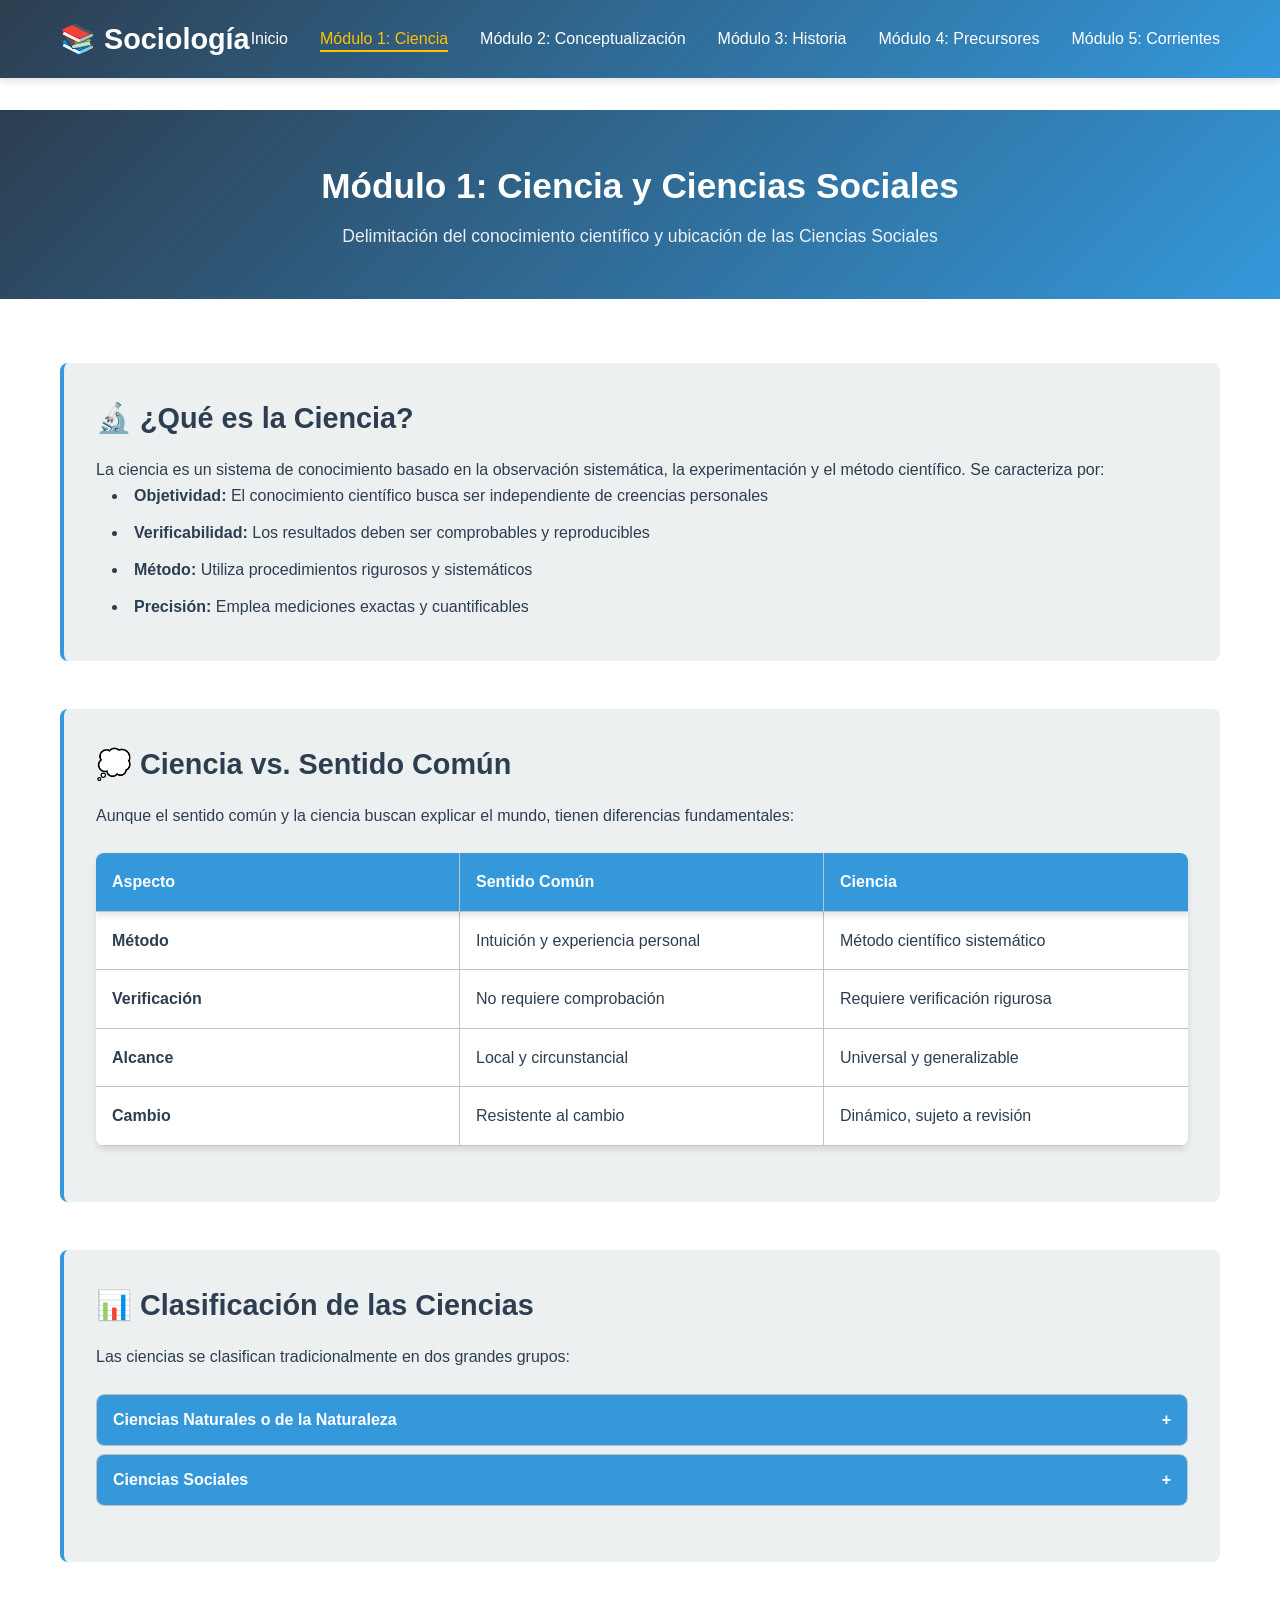
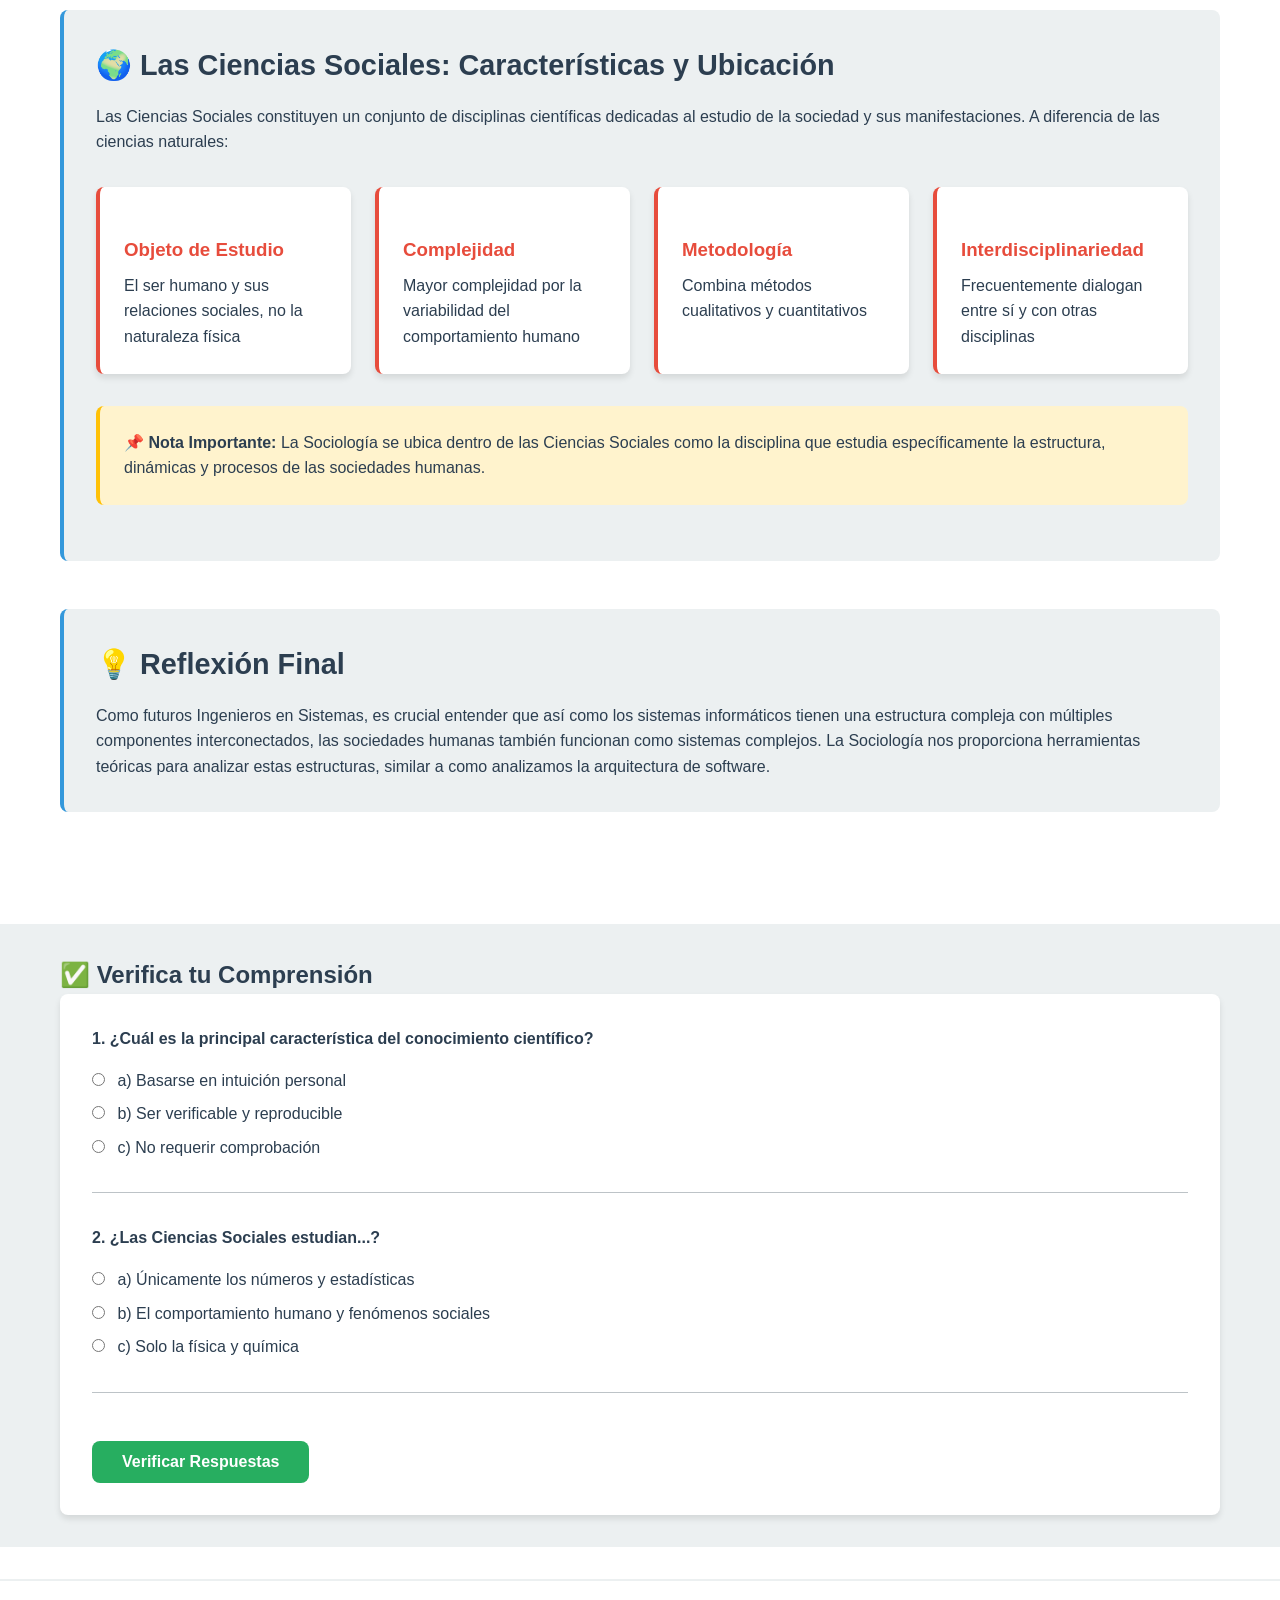
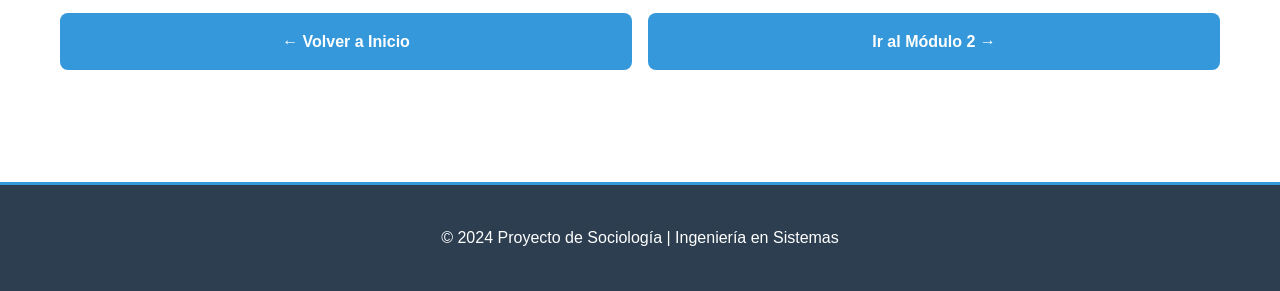
==== modulo1.html @ 6dfcecbf "Primer commit" ====
<!DOCTYPE html>
<html lang="es">
<head>
    <meta charset="UTF-8">
    <meta name="viewport" content="width=device-width, initial-scale=1.0">
    <title>Módulo 1: Ciencia y Ciencias Sociales | Sociología</title>
    <link rel="stylesheet" href="styles.css">
</head>
<body>
    <!-- Header y Navegación -->
    <header class="header">
        <nav class="navbar">
            <div class="nav-container">
                <div class="logo">
                    <h1>📚 Sociología</h1>
                </div>
                <button class="menu-toggle" id="menuToggle">☰</button>
                <ul class="nav-menu" id="navMenu">
                    <li><a href="index.html">Inicio</a></li>
                    <li><a href="modulo1.html" class="active">Módulo 1: Ciencia</a></li>
                    <li><a href="modulo2.html">Módulo 2: Conceptualización</a></li>
                    <li><a href="modulo3.html">Módulo 3: Historia</a></li>
                    <li><a href="modulo4.html">Módulo 4: Precursores</a></li>
                    <li><a href="modulo5.html">Módulo 5: Corrientes</a></li>
                </ul>
            </div>
        </nav>
    </header>

    <main class="main-content">
        <!-- Module Header -->
        <section class="module-header">
            <div class="container">
                <h1>Módulo 1: Ciencia y Ciencias Sociales</h1>
                <p class="module-subtitle">Delimitación del conocimiento científico y ubicación de las Ciencias Sociales</p>
            </div>
        </section>

        <!-- Content Sections -->
        <section class="module-content">
            <div class="container">
                <!-- Sección 1 -->
                <article class="content-section">
                    <h2>🔬 ¿Qué es la Ciencia?</h2>
                    <p>
                        La ciencia es un sistema de conocimiento basado en la observación sistemática, la experimentación y 
                        el método científico. Se caracteriza por:
                    </p>
                    <ul class="content-list">
                        <li><strong>Objetividad:</strong> El conocimiento científico busca ser independiente de creencias personales</li>
                        <li><strong>Verificabilidad:</strong> Los resultados deben ser comprobables y reproducibles</li>
                        <li><strong>Método:</strong> Utiliza procedimientos rigurosos y sistemáticos</li>
                        <li><strong>Precisión:</strong> Emplea mediciones exactas y cuantificables</li>
                    </ul>
                </article>

                <!-- Sección 2 -->
                <article class="content-section">
                    <h2>💭 Ciencia vs. Sentido Común</h2>
                    <p>Aunque el sentido común y la ciencia buscan explicar el mundo, tienen diferencias fundamentales:</p>
                    
                    <div class="comparison-table">
                        <div class="comparison-row header">
                            <div class="comparison-cell">Aspecto</div>
                            <div class="comparison-cell">Sentido Común</div>
                            <div class="comparison-cell">Ciencia</div>
                        </div>
                        <div class="comparison-row">
                            <div class="comparison-cell"><strong>Método</strong></div>
                            <div class="comparison-cell">Intuición y experiencia personal</div>
                            <div class="comparison-cell">Método científico sistemático</div>
                        </div>
                        <div class="comparison-row">
                            <div class="comparison-cell"><strong>Verificación</strong></div>
                            <div class="comparison-cell">No requiere comprobación</div>
                            <div class="comparison-cell">Requiere verificación rigurosa</div>
                        </div>
                        <div class="comparison-row">
                            <div class="comparison-cell"><strong>Alcance</strong></div>
                            <div class="comparison-cell">Local y circunstancial</div>
                            <div class="comparison-cell">Universal y generalizable</div>
                        </div>
                        <div class="comparison-row">
                            <div class="comparison-cell"><strong>Cambio</strong></div>
                            <div class="comparison-cell">Resistente al cambio</div>
                            <div class="comparison-cell">Dinámico, sujeto a revisión</div>
                        </div>
                    </div>
                </article>

                <!-- Sección 3 -->
                <article class="content-section">
                    <h2>📊 Clasificación de las Ciencias</h2>
                    <p>Las ciencias se clasifican tradicionalmente en dos grandes grupos:</p>
                    
                    <div class="accordion" id="accordion1">
                        <div class="accordion-item">
                            <button class="accordion-button" data-target="panel1">
                                <span>Ciencias Naturales o de la Naturaleza</span>
                                <span class="toggle-icon">+</span>
                            </button>
                            <div id="panel1" class="accordion-content" style="display: none;">
                                <div class="accordion-body">
                                    <p>Estudian los fenómenos de la naturaleza. Ejemplos:</p>
                                    <ul>
                                        <li><strong>Física:</strong> Movimiento, energía, materia</li>
                                        <li><strong>Química:</strong> Composición de sustancias</li>
                                        <li><strong>Biología:</strong> Organismos vivos y procesos vitales</li>
                                        <li><strong>Astronomía:</strong> Cuerpos celestes</li>
                                    </ul>
                                </div>
                            </div>
                        </div>

                        <div class="accordion-item">
                            <button class="accordion-button" data-target="panel2">
                                <span>Ciencias Sociales</span>
                                <span class="toggle-icon">+</span>
                            </button>
                            <div id="panel2" class="accordion-content" style="display: none;">
                                <div class="accordion-body">
                                    <p>Estudian los fenómenos sociales y comportamiento humano. Ejemplos:</p>
                                    <ul>
                                        <li><strong>Sociología:</strong> Estructura y funcionamiento de sociedades</li>
                                        <li><strong>Antropología:</strong> Culturas y desarrollo humano</li>
                                        <li><strong>Economía:</strong> Producción, distribución de recursos</li>
                                        <li><strong>Psicología:</strong> Comportamiento y procesos mentales</li>
                                        <li><strong>Ciencia Política:</strong> Poder y sistemas políticos</li>
                                        <li><strong>Historia:</strong> Eventos y procesos del pasado</li>
                                    </ul>
                                </div>
                            </div>
                        </div>
                    </div>
                </article>

                <!-- Sección 4 -->
                <article class="content-section">
                    <h2>🌍 Las Ciencias Sociales: Características y Ubicación</h2>
                    <p>
                        Las Ciencias Sociales constituyen un conjunto de disciplinas científicas dedicadas al estudio de la 
                        sociedad y sus manifestaciones. A diferencia de las ciencias naturales:
                    </p>
                    
                    <div class="characteristics">
                        <div class="char-item">
                            <h3>Objeto de Estudio</h3>
                            <p>El ser humano y sus relaciones sociales, no la naturaleza física</p>
                        </div>
                        <div class="char-item">
                            <h3>Complejidad</h3>
                            <p>Mayor complejidad por la variabilidad del comportamiento humano</p>
                        </div>
                        <div class="char-item">
                            <h3>Metodología</h3>
                            <p>Combina métodos cualitativos y cuantitativos</p>
                        </div>
                        <div class="char-item">
                            <h3>Interdisciplinariedad</h3>
                            <p>Frecuentemente dialogan entre sí y con otras disciplinas</p>
                        </div>
                    </div>

                    <div class="note">
                        <strong>📌 Nota Importante:</strong> La Sociología se ubica dentro de las Ciencias Sociales como 
                        la disciplina que estudia específicamente la estructura, dinámicas y procesos de las sociedades humanas.
                    </div>
                </article>

                <!-- Sección 5: Reflexión -->
                <article class="content-section">
                    <h2>💡 Reflexión Final</h2>
                    <p>
                        Como futuros Ingenieros en Sistemas, es crucial entender que así como los sistemas informáticos 
                        tienen una estructura compleja con múltiples componentes interconectados, las sociedades humanas también 
                        funcionan como sistemas complejos. La Sociología nos proporciona herramientas teóricas para analizar 
                        estas estructuras, similar a como analizamos la arquitectura de software.
                    </p>
                </article>
            </div>
        </section>

        <!-- Actividad Interactiva -->
        <section class="interactive-section">
            <div class="container">
                <h2>✅ Verifica tu Comprensión</h2>
                <div class="quiz">
                    <div class="quiz-question">
                        <p><strong>1. ¿Cuál es la principal característica del conocimiento científico?</strong></p>
                        <label><input type="radio" name="q1"> a) Basarse en intuición personal</label>
                        <label><input type="radio" name="q1"> b) Ser verificable y reproducible</label>
                        <label><input type="radio" name="q1"> c) No requerir comprobación</label>
                    </div>
                    <div class="quiz-question">
                        <p><strong>2. ¿Las Ciencias Sociales estudian...?</strong></p>
                        <label><input type="radio" name="q2"> a) Únicamente los números y estadísticas</label>
                        <label><input type="radio" name="q2"> b) El comportamiento humano y fenómenos sociales</label>
                        <label><input type="radio" name="q2"> c) Solo la física y química</label>
                    </div>
                    <button class="quiz-button" onclick="checkQuiz()">Verificar Respuestas</button>
                    <div id="quizResult"></div>
                </div>
            </div>
        </section>

        <!-- Navigation -->
        <section class="module-navigation">
            <div class="container">
                <div class="nav-buttons">
                    <a href="index.html" class="nav-button prev">← Volver a Inicio</a>
                    <a href="modulo2.html" class="nav-button next">Ir al Módulo 2 →</a>
                </div>
            </div>
        </section>
    </main>

    <!-- Footer -->
    <footer class="footer">
        <div class="footer-content">
            <p>&copy; 2024 Proyecto de Sociología | Ingeniería en Sistemas</p>
        </div>
    </footer>

    <script src="script.js"></script>
</body>
</html>
---- styles.css ----
/* ===========================
   RESET Y VARIABLES GLOBALES
   =========================== */
* {
    margin: 0;
    padding: 0;
    box-sizing: border-box;
}

:root {
    --primary-color: #2c3e50;
    --secondary-color: #3498db;
    --accent-color: #e74c3c;
    --success-color: #27ae60;
    --light-bg: #ecf0f1;
    --white: #ffffff;
    --text-dark: #2c3e50;
    --text-light: #7f8c8d;
    --border-color: #bdc3c7;
    --shadow: 0 4px 6px rgba(0, 0, 0, 0.1);
    --transition: all 0.3s ease;
}

html {
    scroll-behavior: smooth;
}

body {
    font-family: 'Segoe UI', Tahoma, Geneva, Verdana, sans-serif;
    line-height: 1.6;
    color: var(--text-dark);
    background-color: var(--white);
}

/* ===========================
   CONTENEDOR GENERAL
   =========================== */
.container {
    max-width: 1200px;
    margin: 0 auto;
    padding: 0 20px;
}

/* ===========================
   HEADER Y NAVEGACIÓN
   =========================== */
.header {
    background: linear-gradient(135deg, var(--primary-color) 0%, var(--secondary-color) 100%);
    color: var(--white);
    padding: 0;
    box-shadow: var(--shadow);
    position: sticky;
    top: 0;
    z-index: 1000;
}

.navbar {
    padding: 1rem 0;
}

.nav-container {
    max-width: 1200px;
    margin: 0 auto;
    padding: 0 20px;
    display: flex;
    justify-content: space-between;
    align-items: center;
}

.logo h1 {
    font-size: 1.8rem;
    font-weight: bold;
}

.logo .tagline {
    font-size: 0.75rem;
    opacity: 0.8;
    font-weight: normal;
}

.nav-menu {
    display: flex;
    list-style: none;
    gap: 2rem;
    flex-wrap: wrap;
}

.nav-menu a {
    color: var(--white);
    text-decoration: none;
    transition: var(--transition);
    font-weight: 500;
    position: relative;
}

.nav-menu a:hover,
.nav-menu a.active {
    color: #ffc107;
}

.nav-menu a.active::after {
    content: '';
    position: absolute;
    bottom: -5px;
    left: 0;
    right: 0;
    height: 2px;
    background: #ffc107;
}

.menu-toggle {
    display: none;
    background: none;
    border: none;
    color: var(--white);
    font-size: 1.5rem;
    cursor: pointer;
}

/* ===========================
   MAIN CONTENT
   =========================== */
.main-content {
    min-height: 80vh;
    padding: 2rem 0;
}

/* ===========================
   HERO SECTION
   =========================== */
.hero {
    background: linear-gradient(135deg, var(--primary-color) 0%, var(--secondary-color) 100%);
    color: var(--white);
    padding: 4rem 0;
    text-align: center;
    margin-bottom: 3rem;
}

.hero-content h2 {
    font-size: 2.5rem;
    margin-bottom: 1rem;
}

.hero-content p {
    font-size: 1.2rem;
    margin-bottom: 2rem;
    opacity: 0.9;
}

.cta-button {
    display: inline-block;
    background: var(--accent-color);
    color: var(--white);
    padding: 12px 30px;
    border-radius: 50px;
    text-decoration: none;
    font-weight: bold;
    transition: var(--transition);
    border: none;
    cursor: pointer;
}

.cta-button:hover {
    background: #c0392b;
    transform: translateY(-2px);
    box-shadow: var(--shadow);
}

/* ===========================
   SECCIONES DE CONTENIDO
   =========================== */
.module-header {
    background: linear-gradient(135deg, var(--primary-color) 0%, var(--secondary-color) 100%);
    color: var(--white);
    padding: 3rem 0;
    margin-bottom: 2rem;
    text-align: center;
}

.module-header h1 {
    font-size: 2.2rem;
    margin-bottom: 0.5rem;
}

.module-subtitle {
    font-size: 1.1rem;
    opacity: 0.9;
}

.module-content {
    padding: 2rem 0;
}

.content-section {
    margin-bottom: 3rem;
    padding: 2rem;
    background: var(--light-bg);
    border-radius: 8px;
    border-left: 4px solid var(--secondary-color);
}

.content-section h2 {
    color: var(--primary-color);
    margin-bottom: 1rem;
    font-size: 1.8rem;
}

.content-section h3 {
    color: var(--secondary-color);
    margin-top: 1.5rem;
    margin-bottom: 0.5rem;
}

.content-list {
    list-style-position: inside;
    margin-left: 1rem;
}

.content-list li {
    margin-bottom: 0.5rem;
    line-height: 1.8;
}

/* ===========================
   DEFINICIONES Y NOTAS
   =========================== */
.definition-box {
    background: var(--secondary-color);
    color: var(--white);
    padding: 1.5rem;
    border-radius: 8px;
    margin: 1.5rem 0;
    border-left: 4px solid var(--accent-color);
}

.note {
    background: #fff3cd;
    border-left: 4px solid #ffc107;
    padding: 1.5rem;
    border-radius: 8px;
    margin: 1.5rem 0;
    color: var(--text-dark);
}

/* ===========================
   TABLAS COMPARATIVAS
   =========================== */
.comparison-table {
    width: 100%;
    border-collapse: collapse;
    margin: 1.5rem 0;
    background: var(--white);
    border-radius: 8px;
    overflow: hidden;
    box-shadow: var(--shadow);
}

.comparison-row {
    display: grid;
    grid-template-columns: repeat(auto-fit, minmax(150px, 1fr));
    border-bottom: 1px solid var(--border-color);
}

.comparison-row.header {
    background: var(--secondary-color);
    color: var(--white);
    font-weight: bold;
}

.comparison-cell {
    padding: 1rem;
    border-right: 1px solid var(--border-color);
}

.comparison-cell:last-child {
    border-right: none;
}

.comparison-table.large {
    display: table;
    width: 100%;
}

.table-header, .table-row {
    display: grid;
    grid-template-columns: repeat(4, 1fr);
    gap: 1px;
    background: var(--border-color);
    margin-bottom: 1px;
}

.table-header {
    background: var(--secondary-color);
    color: var(--white);
    font-weight: bold;
}

.table-cell {
    background: var(--white);
    padding: 1rem;
}

.table-header .table-cell {
    background: var(--secondary-color);
    color: var(--white);
}

/* ===========================
   ACORDEONES
   =========================== */
.accordion {
    margin: 1.5rem 0;
}

.accordion-item {
    margin-bottom: 0.5rem;
    border: 1px solid var(--border-color);
    border-radius: 8px;
    overflow: hidden;
    background: var(--white);
}

.accordion-button {
    width: 100%;
    padding: 1rem;
    background: var(--secondary-color);
    color: var(--white);
    border: none;
    text-align: left;
    cursor: pointer;
    font-size: 1rem;
    font-weight: bold;
    display: flex;
    justify-content: space-between;
    align-items: center;
    transition: var(--transition);
}

.accordion-button:hover {
    background: #2980b9;
}

.toggle-icon {
    transition: var(--transition);
}

.accordion-button.active .toggle-icon {
    transform: rotate(180deg);
}

.accordion-content {
    max-height: 0;
    overflow: hidden;
    transition: max-height 0.3s ease;
}

.accordion-content.show {
    max-height: 1000px;
}

.accordion-body {
    padding: 1.5rem;
    background: var(--light-bg);
}

/* ===========================
   LÍNEA DE TIEMPO
   =========================== */
.timeline {
    position: relative;
    padding: 2rem 0;
}

.timeline::before {
    content: '';
    position: absolute;
    left: 50%;
    transform: translateX(-50%);
    width: 3px;
    height: 100%;
    background: var(--secondary-color);
}

.timeline-item {
    margin-bottom: 2rem;
    position: relative;
}

.timeline-item:nth-child(odd) {
    margin-left: 0;
    margin-right: 50%;
    text-align: right;
}

.timeline-item:nth-child(even) {
    margin-left: 50%;
    margin-right: 0;
    text-align: left;
}

.timeline-marker {
    position: absolute;
    left: 50%;
    transform: translateX(-50%);
    width: 40px;
    height: 40px;
    background: var(--accent-color);
    border: 3px solid var(--white);
    border-radius: 50%;
    display: flex;
    align-items: center;
    justify-content: center;
    color: var(--white);
    font-weight: bold;
    font-size: 1.2rem;
    z-index: 1;
    top: 20px;
}

.timeline-content {
    background: var(--light-bg);
    padding: 1.5rem;
    border-radius: 8px;
    border: 2px solid var(--secondary-color);
}

.timeline-content h3 {
    color: var(--primary-color);
    margin-bottom: 0.5rem;
}

.timeline-details {
    margin-top: 1rem;
    padding-top: 1rem;
    border-top: 1px solid var(--border-color);
}

/* ===========================
   TARJETAS (CARDS)
   =========================== */
.team-grid, .modules-grid, .fields-grid, .conditions-grid {
    display: grid;
    grid-template-columns: repeat(auto-fit, minmax(250px, 1fr));
    gap: 2rem;
    margin: 2rem 0;
}

.team-member, .module-card, .field-card, .condition-card {
    background: var(--white);
    padding: 1.5rem;
    border-radius: 8px;
    box-shadow: var(--shadow);
    transition: var(--transition);
    text-align: center;
}

.team-member:hover, .module-card:hover, .field-card:hover, .condition-card:hover {
    transform: translateY(-5px);
    box-shadow: 0 8px 12px rgba(0, 0, 0, 0.15);
}

.member-avatar {
    font-size: 3rem;
    margin-bottom: 1rem;
}

.module-number {
    display: inline-block;
    width: 50px;
    height: 50px;
    background: var(--secondary-color);
    color: var(--white);
    border-radius: 50%;
    display: flex;
    align-items: center;
    justify-content: center;
    font-size: 1.5rem;
    font-weight: bold;
    margin-bottom: 1rem;
}

.module-card h3, .field-card h3 {
    color: var(--primary-color);
    margin-bottom: 0.5rem;
}

.module-link {
    display: inline-block;
    color: var(--secondary-color);
    text-decoration: none;
    font-weight: bold;
    margin-top: 1rem;
    transition: var(--transition);
}

.module-link:hover {
    color: var(--accent-color);
}

/* ===========================
   TARJETAS DE PENSADORES
   =========================== */
.thinkers-accordion, .theories-accordion {
    margin: 2rem 0;
}

.thinker-card, .theory-card {
    background: var(--white);
    border: 1px solid var(--border-color);
    border-radius: 8px;
    margin-bottom: 1rem;
    overflow: hidden;
}

.thinker-header, .theory-header {
    width: 100%;
    padding: 1.5rem;
    background: linear-gradient(135deg, var(--secondary-color) 0%, #2980b9 100%);
    color: var(--white);
    border: none;
    text-align: left;
    cursor: pointer;
    font-size: 1rem;
    font-weight: bold;
    display: flex;
    justify-content: space-between;
    align-items: center;
    transition: var(--transition);
}

.thinker-header:hover, .theory-header:hover {
    background: linear-gradient(135deg, #2980b9 0%, var(--secondary-color) 100%);
}

.thinker-header h3, .theory-header h3 {
    margin: 0;
    font-size: 1.1rem;
}

.toggle-arrow {
    transition: var(--transition);
}

.thinker-header.active .toggle-arrow,
.theory-header.active .toggle-arrow {
    transform: rotate(180deg);
}

.thinker-content, .theory-content {
    max-height: 0;
    overflow: hidden;
    transition: max-height 0.3s ease;
}

.thinker-content.show, .theory-content.show {
    max-height: 2000px;
}

.thinker-body, .theory-body {
    padding: 1.5rem;
    background: var(--light-bg);
    line-height: 1.8;
}

.thinker-body p, .theory-body p {
    margin-bottom: 0.5rem;
}

.thinker-body ul, .theory-body ul {
    margin-left: 1.5rem;
    margin-top: 0.5rem;
}

.thinker-body li, .theory-body li {
    margin-bottom: 0.3rem;
}

/* ===========================
   CARACTERÍSTICAS
   =========================== */
.characteristics {
    display: grid;
    grid-template-columns: repeat(auto-fit, minmax(200px, 1fr));
    gap: 1.5rem;
    margin: 2rem 0;
}

.char-item {
    background: var(--white);
    padding: 1.5rem;
    border-radius: 8px;
    border-left: 4px solid var(--accent-color);
    box-shadow: var(--shadow);
}

.char-item h3 {
    color: var(--accent-color);
    margin-bottom: 0.5rem;
}

/* ===========================
   SECCIÓN DE PROPÓSITO
   =========================== */
.purpose-section {
    margin: 2rem 0;
}

.purpose-content {
    background: var(--light-bg);
    padding: 2rem;
    border-radius: 8px;
    margin: 1.5rem 0;
}

.features {
    display: grid;
    grid-template-columns: repeat(auto-fit, minmax(280px, 1fr));
    gap: 1.5rem;
    margin: 1.5rem 0;
}

.feature {
    background: var(--white);
    padding: 1.5rem;
    border-radius: 8px;
    text-align: center;
    box-shadow: var(--shadow);
}

.feature-icon {
    font-size: 2.5rem;
    display: block;
    margin-bottom: 0.5rem;
}

/* ===========================
   QUIZ INTERACTIVO
   =========================== */
.interactive-section {
    background: var(--light-bg);
    padding: 2rem 0;
    margin: 2rem 0;
}

.quiz {
    background: var(--white);
    padding: 2rem;
    border-radius: 8px;
    box-shadow: var(--shadow);
}

.quiz-question {
    margin-bottom: 2rem;
    padding-bottom: 1.5rem;
    border-bottom: 1px solid var(--border-color);
}

.quiz-question:last-of-type {
    border-bottom: none;
}

.quiz-question p {
    font-weight: bold;
    margin-bottom: 1rem;
    color: var(--primary-color);
}

.quiz-question label {
    display: block;
    margin-bottom: 0.5rem;
    cursor: pointer;
    transition: var(--transition);
}

.quiz-question label:hover {
    color: var(--secondary-color);
}

.quiz-question input {
    margin-right: 0.5rem;
    cursor: pointer;
}

.quiz-button {
    background: var(--success-color);
    color: var(--white);
    padding: 12px 30px;
    border: none;
    border-radius: 8px;
    font-size: 1rem;
    font-weight: bold;
    cursor: pointer;
    transition: var(--transition);
    margin-top: 1rem;
}

.quiz-button:hover {
    background: #229954;
    transform: translateY(-2px);
}

#quizResult {
    margin-top: 1.5rem;
    padding: 1rem;
    border-radius: 8px;
    display: none;
}

#quizResult.show {
    display: block;
}

#quizResult.success {
    background: #d4edda;
    color: #155724;
    border: 1px solid #c3e6cb;
}

#quizResult.error {
    background: #f8d7da;
    color: #721c24;
    border: 1px solid #f5c6cb;
}

/* ===========================
   NAVEGACIÓN ENTRE MÓDULOS
   =========================== */
.module-navigation {
    padding: 2rem 0;
    border-top: 2px solid var(--light-bg);
    margin-top: 2rem;
}

.nav-buttons {
    display: flex;
    justify-content: space-between;
    gap: 1rem;
    flex-wrap: wrap;
}

.nav-button {
    flex: 1;
    min-width: 150px;
    padding: 1rem;
    background: var(--secondary-color);
    color: var(--white);
    text-decoration: none;
    border-radius: 8px;
    text-align: center;
    font-weight: bold;
    transition: var(--transition);
    display: inline-block;
}

.nav-button:hover {
    background: #2980b9;
    transform: translateX(5px);
}

.nav-button.prev:hover {
    transform: translateX(-5px);
}

/* ===========================
   CONCLUSIÓN
   =========================== */
.conclusion-section {
    background: linear-gradient(135deg, var(--primary-color) 0%, var(--secondary-color) 100%);
    color: var(--white);
    padding: 3rem 0;
    margin: 2rem 0;
    border-radius: 8px;
}

.conclusion-section h2 {
    color: var(--white);
    margin-bottom: 1.5rem;
}

.conclusion-section p {
    margin-bottom: 1rem;
    font-size: 1.05rem;
    line-height: 1.8;
}

.conclusion-section .note {
    background: rgba(255, 255, 255, 0.2);
    border-color: var(--white);
    color: var(--white);
}

/* ===========================
   FOOTER
   =========================== */
.footer {
    background: var(--primary-color);
    color: var(--white);
    text-align: center;
    padding: 2rem 0;
    margin-top: 3rem;
    border-top: 3px solid var(--secondary-color);
}

.footer-content p {
    margin: 0.5rem 0;
}

/* ===========================
   SECCIÓN INTRO
   =========================== */
.intro-section {
    padding: 2rem 0;
}

.intro-text {
    font-size: 1.1rem;
    text-align: center;
    margin-bottom: 1.5rem;
    color: var(--text-light);
}

.intro-content {
    background: var(--light-bg);
    padding: 2rem;
    border-radius: 8px;
    line-height: 1.8;
    border-left: 4px solid var(--accent-color);
}

.intro-content p {
    margin-bottom: 1rem;
    text-align: justify;
}

/* ===========================
   HITOS HISTÓRICOS
   =========================== */
.milestones {
    background: var(--white);
    border-radius: 8px;
    box-shadow: var(--shadow);
}

.milestone {
    padding: 1.5rem;
    border-bottom: 1px solid var(--border-color);
    position: relative;
    padding-left: 3rem;
}

.milestone:last-child {
    border-bottom: none;
}

.milestone::before {
    content: '📌';
    position: absolute;
    left: 1rem;
    color: var(--accent-color);
    font-size: 1.5rem;
}

/* ===========================
   RESPONSIVE DESIGN
   =========================== */
@media (max-width: 768px) {
    .menu-toggle {
        display: block;
    }

    .nav-menu {
        display: none;
        flex-direction: column;
        gap: 1rem;
        position: absolute;
        top: 60px;
        left: 0;
        right: 0;
        background: var(--primary-color);
        padding: 1rem;
        border-radius: 0 0 8px 8px;
    }

    .nav-menu.active {
        display: flex;
    }

    .hero-content h2 {
        font-size: 1.8rem;
    }

    .module-header h1 {
        font-size: 1.6rem;
    }

    .timeline::before {
        left: 20px;
    }

    .timeline-item:nth-child(odd),
    .timeline-item:nth-child(even) {
        margin-left: 0;
        margin-right: 0;
        text-align: left;
        padding-left: 60px;
    }

    .timeline-marker {
        left: 0;
        width: 35px;
        height: 35px;
        font-size: 1rem;
    }

    .timeline-content {
        border-left: 2px solid var(--secondary-color);
        border-top: none;
    }

    .team-grid, .modules-grid, .fields-grid, .conditions-grid {
        grid-template-columns: 1fr;
    }

    .table-header, .table-row {
        grid-template-columns: repeat(2, 1fr);
    }

    .table-cell {
        padding: 0.75rem;
        font-size: 0.9rem;
    }

    .table-header .table-cell,
    .comparison-row.header .comparison-cell {
        font-size: 0.8rem;
    }

    .nav-buttons {
        flex-direction: column;
    }

    .nav-button {
        min-width: auto;
    }

    .logo h1 {
        font-size: 1.3rem;
    }

    .logo .tagline {
        display: none;
    }

    .nav-menu {
        gap: 0.5rem;
    }

    .nav-menu a {
        font-size: 0.9rem;
    }

    .content-section {
        padding: 1.5rem;
    }

    .content-section h2 {
        font-size: 1.4rem;
    }
}

@media (max-width: 480px) {
    .hero-content h2 {
        font-size: 1.5rem;
    }

    .hero-content p {
        font-size: 1rem;
    }

    .module-header h1 {
        font-size: 1.3rem;
    }

    .content-section {
        padding: 1rem;
    }

    .content-section h2 {
        font-size: 1.2rem;
    }

    .thinker-header h3, .theory-header h3 {
        font-size: 0.95rem;
    }

    .thinker-header, .theory-header {
        padding: 1rem;
    }

    .quiz {
        padding: 1rem;
    }

    .table-header, .table-row {
        grid-template-columns: 1fr;
    }
}

/* ===========================
   ANIMACIONES
   =========================== */
@keyframes fadeIn {
    from {
        opacity: 0;
        transform: translateY(10px);
    }
    to {
        opacity: 1;
        transform: translateY(0);
    }
}

.content-section,
.team-member,
.module-card,
.thinker-card,
.theory-card {
    animation: fadeIn 0.5s ease;
}

/* ===========================
   IMPRESIÓN
   =========================== */
@media print {
    .header,
    .footer,
    .module-navigation,
    .interactive-section,
    .menu-toggle {
        display: none;
    }

    .main-content {
        padding: 0;
    }

    .content-section,
    .module-card {
        page-break-inside: avoid;
        box-shadow: none;
        border: 1px solid var(--border-color);
    }
}
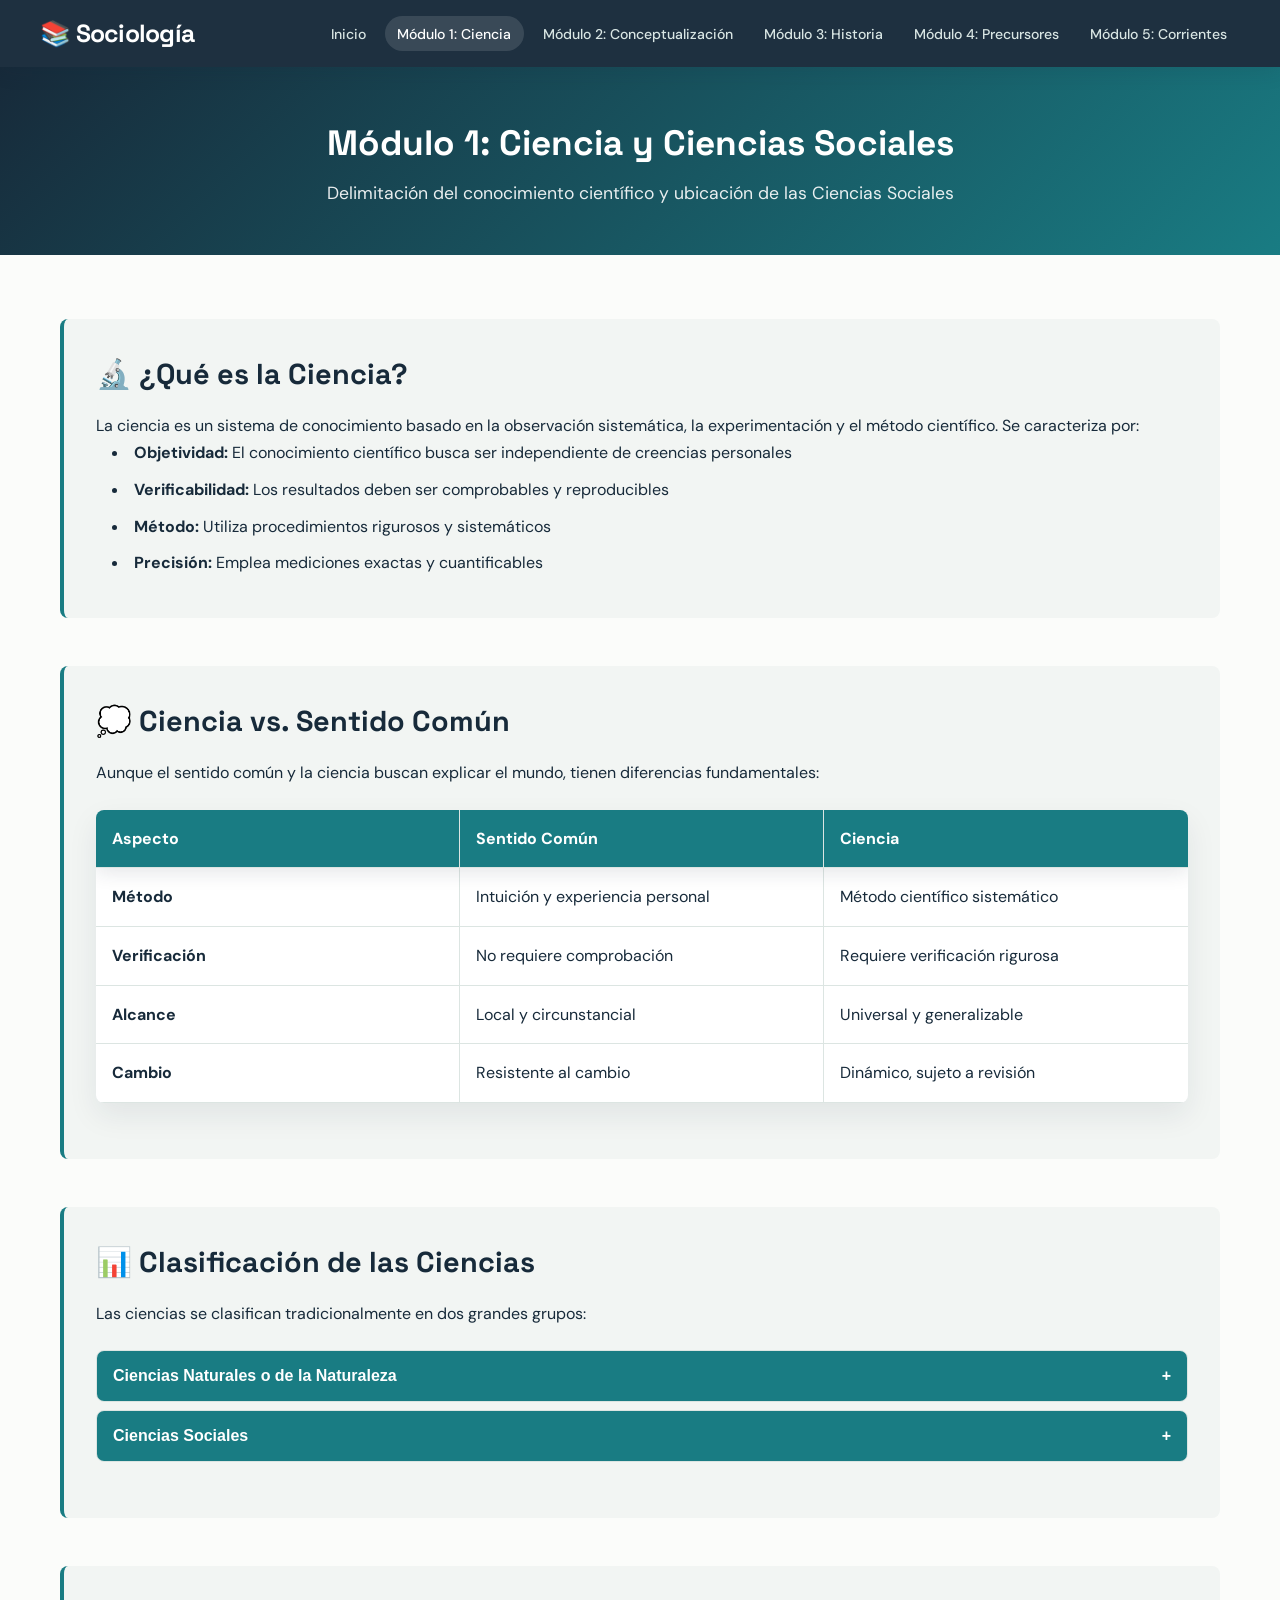
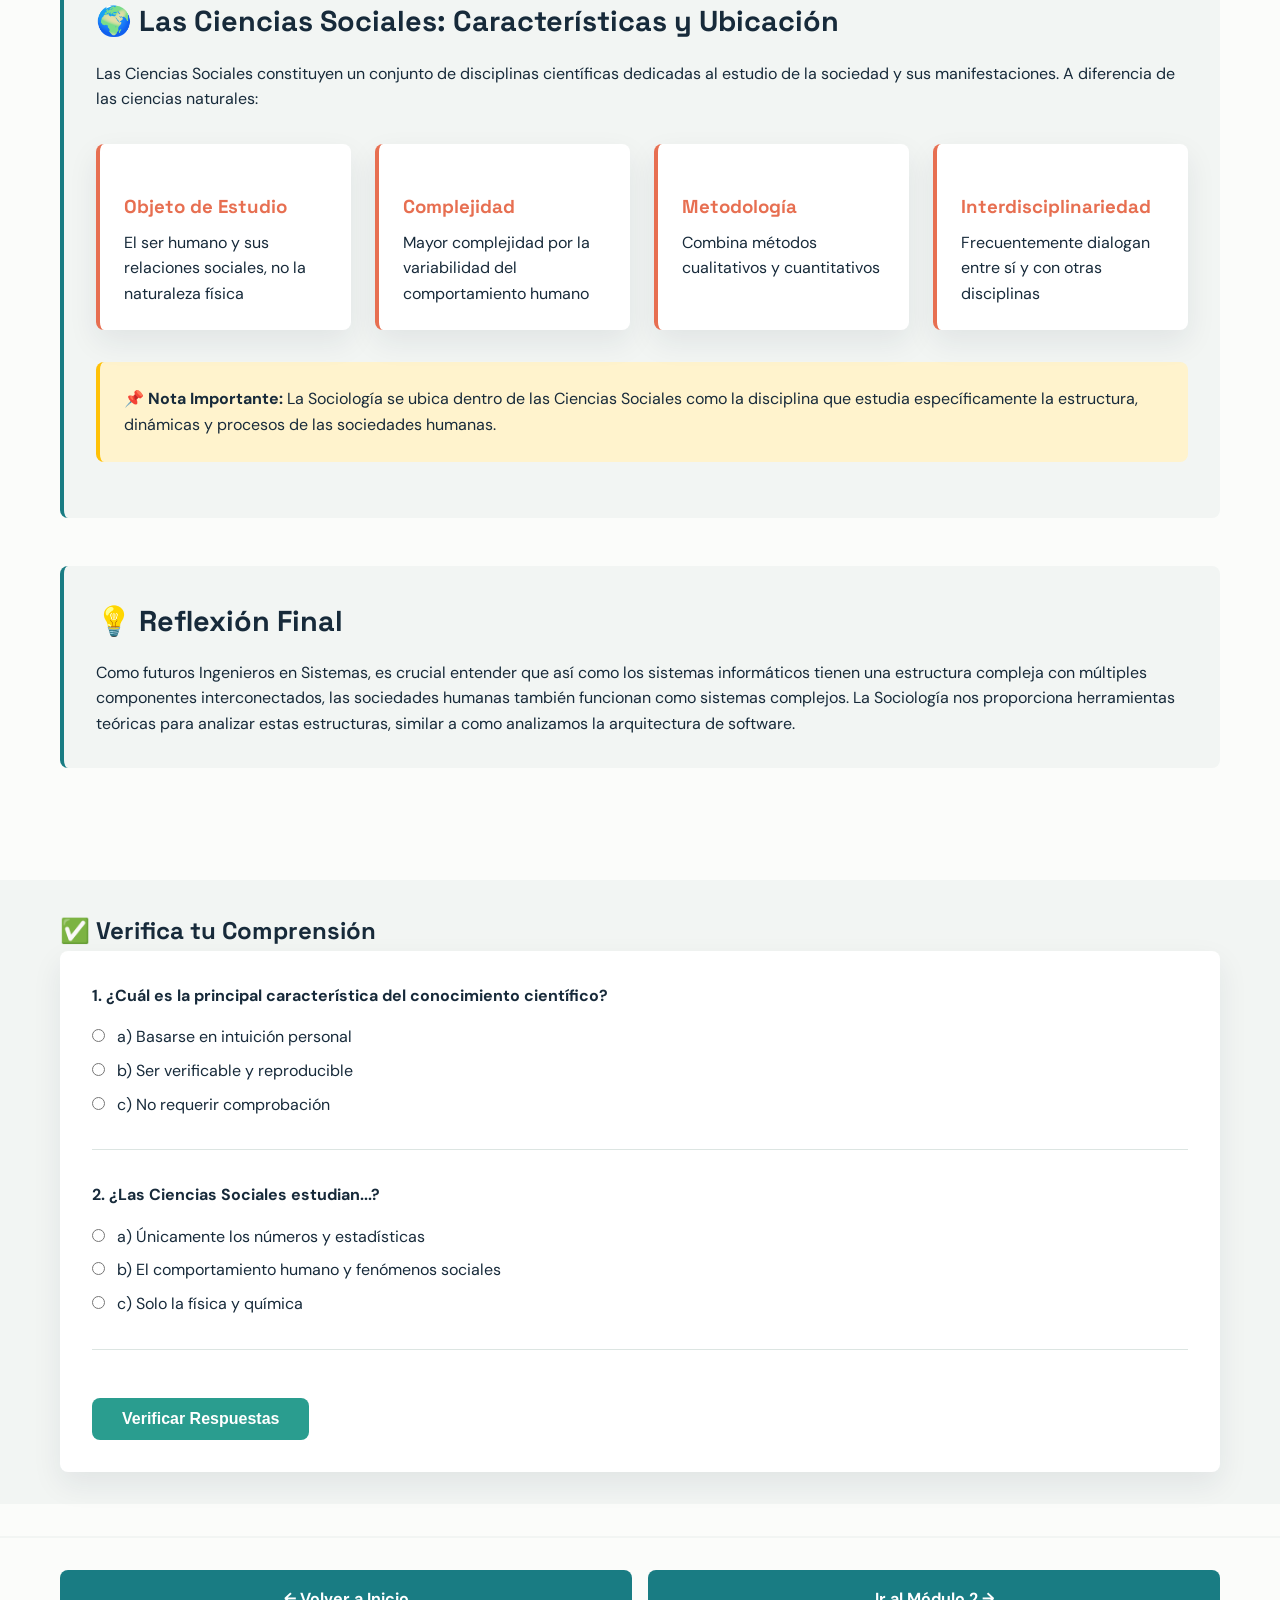
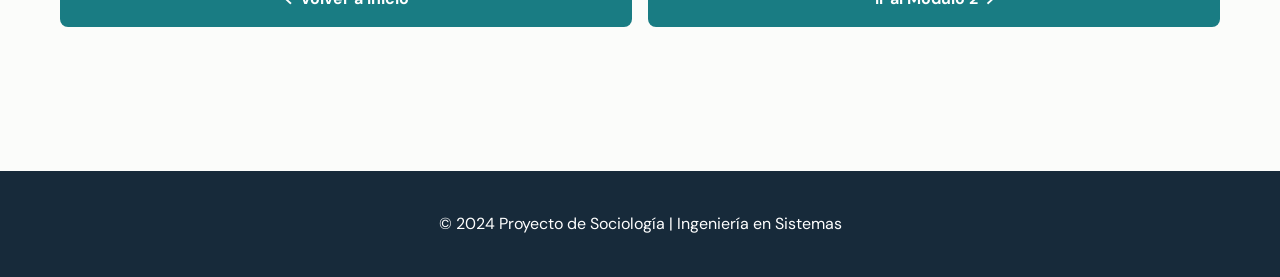
==== commit 415bfe61: "Actualizando el código de la página" ====
--- a/modulo1.html
+++ b/modulo1.html
@@ -221,6 +221,6 @@
         </div>
     </footer>
 
-    <script src="script.js"></script>
+    <script src="script.js?v=3"></script>
 </body>
 </html>
--- a/styles.css
+++ b/styles.css
@@ -1,3 +1,5 @@
+@import url('https://fonts.googleapis.com/css2?family=DM+Sans:wght@400;500;600;700&family=Space+Grotesk:wght@500;600;700&display=swap');
+
 /* ===========================
    RESET Y VARIABLES GLOBALES
    =========================== */
@@ -1051,3 +1053,658 @@
         border: 1px solid var(--border-color);
     }
 }
+
+/* ===========================
+   SISTEMA VISUAL RENOVADO - INICIO
+   =========================== */
+:root {
+    --primary-color: #172a3a;
+    --secondary-color: #197c83;
+    --accent-color: #e76f51;
+    --success-color: #2a9d8f;
+    --light-bg: #f2f5f3;
+    --white: #ffffff;
+    --text-dark: #172a3a;
+    --text-light: #62727b;
+    --border-color: #dce5e2;
+    --shadow: 0 12px 30px rgba(23, 42, 58, 0.08);
+    --shadow-hover: 0 20px 42px rgba(23, 42, 58, 0.14);
+    --transition: 180ms ease;
+}
+
+body {
+    font-family: 'DM Sans', sans-serif;
+    background: #fbfcfa;
+    color: var(--text-dark);
+}
+
+h1, h2, h3 {
+    font-family: 'Space Grotesk', sans-serif;
+    letter-spacing: 0;
+}
+
+.header {
+    background: rgba(23, 42, 58, 0.97);
+    box-shadow: 0 4px 20px rgba(23, 42, 58, 0.12);
+}
+
+.navbar {
+    padding: 0.85rem 0;
+}
+
+.nav-container {
+    max-width: 1240px;
+}
+
+.logo h1 {
+    font-size: 1.55rem;
+    letter-spacing: -0.03em;
+}
+
+.logo .tagline {
+    color: #b7cbc8;
+    letter-spacing: 0.03em;
+}
+
+.nav-menu {
+    gap: 0.35rem;
+    align-items: center;
+}
+
+.nav-menu a {
+    color: #d9e6e4;
+    border-radius: 999px;
+    padding: 0.55rem 0.8rem;
+    font-size: 0.88rem;
+    transition: background-color var(--transition), color var(--transition);
+}
+
+.nav-menu a:hover,
+.nav-menu a.active {
+    color: #ffffff;
+    background: rgba(255, 255, 255, 0.12);
+}
+
+.nav-menu a.active::after {
+    display: none;
+}
+
+.main-content {
+    padding: 0 0 2rem;
+}
+
+.hero {
+    position: relative;
+    isolation: isolate;
+    overflow: hidden;
+    max-width: 1240px;
+    min-height: 390px;
+    margin: 0 auto 4.5rem;
+    padding: 7rem 2rem 6.5rem;
+    border-radius: 0 0 28px 28px;
+    background: linear-gradient(120deg, #172a3a 0%, #145d68 68%, #197c83 100%);
+    text-align: left;
+}
+
+.hero::after {
+    content: '';
+    position: absolute;
+    z-index: -1;
+    width: 440px;
+    height: 440px;
+    right: -110px;
+    top: -170px;
+    border: 1px solid rgba(255, 255, 255, 0.2);
+    border-radius: 50%;
+    box-shadow: 0 0 0 34px rgba(255, 255, 255, 0.04), 0 0 0 68px rgba(255, 255, 255, 0.035);
+}
+
+.hero-content {
+    max-width: 760px;
+    margin: 0 auto;
+}
+
+.hero-content h2 {
+    max-width: 700px;
+    font-size: clamp(2.2rem, 5vw, 4.1rem);
+    line-height: 1.04;
+    letter-spacing: -0.05em;
+    margin-bottom: 1.25rem;
+}
+
+.hero-content p {
+    max-width: 610px;
+    color: #d6e6e3;
+    font-size: 1.15rem;
+    line-height: 1.7;
+}
+
+.cta-button {
+    padding: 0.85rem 1.35rem;
+    border-radius: 10px;
+    background: var(--accent-color);
+    box-shadow: 0 8px 18px rgba(231, 111, 81, 0.25);
+    transition: transform var(--transition), background-color var(--transition), box-shadow var(--transition);
+}
+
+.cta-button:hover {
+    background: #d95d42;
+    box-shadow: 0 12px 24px rgba(231, 111, 81, 0.3);
+}
+
+.team-section,
+.purpose-section,
+.modules-overview,
+.intro-section {
+    max-width: 1160px;
+    margin-left: auto;
+    margin-right: auto;
+    padding-left: 20px;
+    padding-right: 20px;
+}
+
+.team-section,
+.purpose-section,
+.modules-overview {
+    margin-bottom: 5rem;
+}
+
+.team-section > h2,
+.purpose-section h2,
+.modules-overview > h2,
+.intro-section h2 {
+    margin-bottom: 0.65rem;
+    color: var(--primary-color);
+    font-size: clamp(1.65rem, 3vw, 2.35rem);
+    letter-spacing: -0.04em;
+}
+
+.team-section > h2::after,
+.purpose-section h2::after,
+.modules-overview > h2::after,
+.intro-section h2::after {
+    content: '';
+    display: block;
+    width: 44px;
+    height: 4px;
+    margin-top: 0.8rem;
+    border-radius: 4px;
+    background: var(--accent-color);
+}
+
+.intro-text {
+    max-width: 680px;
+    margin-bottom: 2rem;
+    text-align: left;
+    color: var(--text-light);
+}
+
+.team-grid,
+.modules-grid,
+.features {
+    gap: 1.15rem;
+    margin-top: 2.2rem;
+}
+
+.team-grid {
+    grid-template-columns: repeat(4, minmax(0, 1fr));
+}
+
+.team-member,
+.module-card,
+.feature {
+    position: relative;
+    border: 1px solid var(--border-color);
+    border-radius: 14px;
+    box-shadow: var(--shadow);
+    transition: transform var(--transition), box-shadow var(--transition), border-color var(--transition);
+}
+
+.team-member {
+    min-height: 190px;
+    padding: 1.75rem 1.1rem;
+}
+
+.team-member:hover,
+.module-card:hover,
+.feature:hover {
+    transform: translateY(-6px);
+    border-color: #a9d0ca;
+    box-shadow: var(--shadow-hover);
+}
+
+.member-avatar {
+    display: grid;
+    place-items: center;
+    width: 64px;
+    height: 64px;
+    margin: 0 auto 1rem;
+    border-radius: 18px;
+    background: #e4f0ed;
+    font-size: 2rem;
+}
+
+.team-member h3,
+.feature h3,
+.module-card h3 {
+    color: var(--primary-color);
+}
+
+.team-member p,
+.feature p,
+.module-card p {
+    color: var(--text-light);
+}
+
+.purpose-content,
+.intro-content {
+    margin-top: 2rem;
+    padding: 2.2rem;
+    border: 1px solid var(--border-color);
+    border-radius: 16px;
+    background: #eef4f1;
+    box-shadow: var(--shadow);
+}
+
+.purpose-content > p {
+    max-width: 850px;
+    font-size: 1.05rem;
+    line-height: 1.8;
+}
+
+.features {
+    grid-template-columns: repeat(3, minmax(0, 1fr));
+}
+
+.feature {
+    padding: 1.5rem;
+    text-align: left;
+}
+
+.feature-icon {
+    display: grid;
+    place-items: center;
+    width: 46px;
+    height: 46px;
+    margin-bottom: 1rem;
+    border-radius: 12px;
+    background: #d8ebe6;
+    font-size: 1.5rem;
+}
+
+.module-card {
+    display: flex;
+    min-height: 300px;
+    padding: 1.5rem;
+    flex-direction: column;
+    align-items: flex-start;
+    text-align: left;
+}
+
+.modules-grid {
+    grid-template-columns: repeat(6, minmax(0, 1fr));
+}
+
+.module-card:nth-child(-n + 2) {
+    grid-column: span 3;
+}
+
+.module-card:nth-child(n + 3) {
+    grid-column: span 2;
+}
+
+.module-number {
+    width: 42px;
+    height: 42px;
+    margin-bottom: 1.3rem;
+    border-radius: 12px;
+    background: var(--primary-color);
+    font-size: 1.1rem;
+}
+
+.module-card h3 {
+    font-size: 1.2rem;
+    line-height: 1.25;
+}
+
+.module-link {
+    margin-top: auto;
+    padding-top: 1.2rem;
+    color: var(--secondary-color);
+}
+
+.module-link:hover {
+    color: var(--accent-color);
+}
+
+.intro-content {
+    background: #fff;
+    border-left: 0;
+}
+
+.intro-content p {
+    max-width: 900px;
+    margin-bottom: 1rem;
+    text-align: left;
+    line-height: 1.85;
+}
+
+.footer {
+    margin-top: 5rem;
+    border-top: 0;
+    background: var(--primary-color);
+}
+
+@media (max-width: 900px) {
+    .team-grid {
+        grid-template-columns: repeat(2, minmax(0, 1fr));
+    }
+
+    .modules-grid {
+        grid-template-columns: repeat(2, minmax(0, 1fr));
+    }
+
+    .module-card:nth-child(n) {
+        grid-column: span 1;
+    }
+}
+
+@media (max-width: 768px) {
+    .nav-menu {
+        top: 68px;
+        padding: 0.85rem;
+        border: 1px solid rgba(255, 255, 255, 0.12);
+        background: var(--primary-color);
+        box-shadow: 0 14px 24px rgba(23, 42, 58, 0.2);
+    }
+
+    .nav-menu a {
+        border-radius: 8px;
+    }
+
+    .hero {
+        min-height: 350px;
+        margin-bottom: 3.5rem;
+        padding: 5rem 1.5rem 4.5rem;
+        border-radius: 0 0 20px 20px;
+    }
+
+    .hero-content h2 {
+        font-size: 2.35rem;
+    }
+
+    .team-section,
+    .purpose-section,
+    .modules-overview,
+    .intro-section {
+        padding-left: 16px;
+        padding-right: 16px;
+    }
+
+    .team-section,
+    .purpose-section,
+    .modules-overview {
+        margin-bottom: 3.5rem;
+    }
+
+    .purpose-content,
+    .intro-content {
+        padding: 1.35rem;
+    }
+
+    .features {
+        grid-template-columns: 1fr;
+    }
+}
+
+@media (max-width: 480px) {
+    .team-grid,
+    .modules-grid {
+        grid-template-columns: 1fr;
+    }
+
+    .hero-content h2 {
+        font-size: 2rem;
+    }
+
+    .hero-content p {
+        font-size: 1rem;
+    }
+
+    .team-member {
+        min-height: auto;
+    }
+}
+
+/* Modulos con lenguaje visual de botones */
+body {
+    cursor: url("data:image/svg+xml,%3Csvg xmlns='http://www.w3.org/2000/svg' width='24' height='24' viewBox='0 0 24 24'%3E%3Cpath d='M5 3l13 8-6 2 3 6-2 1-3-6-5 4z' fill='%23ffffff' stroke='%23172a3a' stroke-width='1.5' stroke-linejoin='round'/%3E%3C/svg%3E") 5 3, auto;
+}
+
+a,
+button,
+.module-card,
+.team-member,
+.feature {
+    cursor: pointer;
+}
+
+.modules-grid .module-card {
+    isolation: isolate;
+    overflow: hidden;
+    min-height: 280px;
+    border: 0;
+    border-radius: 18px;
+    padding: 1.5rem 1.45rem 1.4rem 2rem;
+    background: linear-gradient(118deg, var(--primary-color) 0%, #145d68 58%, var(--secondary-color) 100%);
+    color: #ffffff;
+    box-shadow: 0 14px 28px rgba(23, 42, 58, 0.16);
+    text-align: left;
+    transition: transform 220ms ease, box-shadow 220ms ease, filter 220ms ease;
+}
+
+.modules-grid .module-card::before {
+    content: '';
+    position: absolute;
+    z-index: -1;
+    left: -34px;
+    top: 0;
+    width: 92px;
+    height: 100%;
+    background: rgba(255, 255, 255, 0.12);
+    clip-path: polygon(0 0, 100% 50%, 0 100%);
+    transition: transform 220ms ease, background-color 220ms ease;
+}
+
+.modules-grid .module-card::after {
+    content: '';
+    position: absolute;
+    z-index: -1;
+    width: 170px;
+    height: 170px;
+    right: -84px;
+    bottom: -92px;
+    border: 1px solid rgba(255, 255, 255, 0.2);
+    border-radius: 50%;
+    box-shadow: 0 0 0 18px rgba(255, 255, 255, 0.04);
+}
+
+.modules-grid .module-card:hover {
+    filter: saturate(1.08);
+    transform: translateY(-8px) scale(1.01);
+    box-shadow: 0 20px 38px rgba(23, 42, 58, 0.24);
+}
+
+.modules-grid .module-card:hover::before {
+    transform: translateX(12px);
+    background: rgba(255, 255, 255, 0.18);
+}
+
+.modules-grid .module-number {
+    position: relative;
+    width: 48px;
+    height: 48px;
+    margin-bottom: 1.25rem;
+    border: 3px solid rgba(255, 255, 255, 0.75);
+    border-radius: 50%;
+    background: #ffffff;
+    color: var(--primary-color);
+    box-shadow: 0 5px 12px rgba(23, 42, 58, 0.2);
+}
+
+.modules-grid .module-card h3 {
+    max-width: 290px;
+    color: #ffffff;
+    font-size: 1.25rem;
+    line-height: 1.25;
+}
+
+.modules-grid .module-card p {
+    color: #e1efed;
+    line-height: 1.65;
+}
+
+.modules-grid .module-link {
+    align-self: flex-start;
+    margin-top: auto;
+    padding: 0.62rem 0.9rem;
+    border-radius: 9px;
+    background: var(--accent-color);
+    color: #ffffff;
+    box-shadow: 0 6px 14px rgba(231, 111, 81, 0.25);
+    transition: background-color 180ms ease, transform 180ms ease;
+}
+
+.modules-grid .module-link:hover {
+    background: #d95d42;
+    color: #ffffff;
+    transform: translateX(4px);
+}
+
+@media (max-width: 480px) {
+    .modules-grid .module-card {
+        min-height: 260px;
+        padding-left: 1.5rem;
+    }
+}
+
+/* Equipo: tarjetas editoriales con cabecera visual */
+.team-grid .team-member {
+    isolation: isolate;
+    overflow: hidden;
+    min-height: 328px;
+    padding: 148px 1.25rem 1.5rem;
+    border: 1px solid #d3e1de;
+    border-radius: 16px;
+    background: #fffdf9;
+    box-shadow: 0 14px 30px rgba(23, 42, 58, 0.12);
+    text-align: center;
+}
+
+.team-grid .team-member::before {
+    content: '';
+    position: absolute;
+    z-index: -1;
+    inset: 0 0 auto;
+    height: 136px;
+    background-color: #145d68;
+    background-image: linear-gradient(135deg, transparent 47%, rgba(255, 255, 255, 0.13) 48%, transparent 49%), linear-gradient(45deg, transparent 47%, rgba(255, 255, 255, 0.1) 48%, transparent 49%);
+    background-size: 42px 42px;
+}
+
+.team-grid .team-member::after {
+    content: '';
+    position: absolute;
+    z-index: -1;
+    left: 18%;
+    right: 18%;
+    bottom: 13px;
+    height: 6px;
+    border-radius: 8px;
+    background: var(--accent-color);
+    box-shadow: 0 4px 10px rgba(231, 111, 81, 0.24);
+}
+
+.team-grid .team-member:nth-child(2)::before {
+    background-color: #197c83;
+}
+
+.team-grid .team-member:nth-child(3)::before {
+    background-color: var(--primary-color);
+}
+
+.team-grid .team-member:nth-child(4)::before {
+    background-color: #427b82;
+}
+
+.team-grid .member-avatar {
+    position: relative;
+    display: grid;
+    place-items: center;
+    width: 112px;
+    height: 112px;
+    margin: -52px auto 1.2rem;
+    border: 7px solid #fffdf9;
+    border-radius: 50%;
+    background: #e4f0ed;
+    box-shadow: 0 8px 18px rgba(23, 42, 58, 0.2);
+    font-size: 3.7rem;
+}
+
+.team-grid .team-member h3 {
+    margin-bottom: 0.55rem;
+    color: var(--primary-color);
+    font-size: 1.3rem;
+    line-height: 1.2;
+}
+
+.team-grid .team-member h3::after {
+    content: '';
+    display: block;
+    width: 52px;
+    height: 2px;
+    margin: 0.85rem auto 0.65rem;
+    background: #c5d5d1;
+}
+
+.team-grid .team-member p {
+    max-width: 210px;
+    margin: 0 auto;
+    color: #48616a;
+    line-height: 1.45;
+}
+
+.team-grid .team-member:hover {
+    border-color: #a9d0ca;
+    box-shadow: 0 20px 40px rgba(23, 42, 58, 0.18);
+}
+
+@media (max-width: 900px) {
+    .team-grid .team-member {
+        min-height: 310px;
+    }
+}
+
+@media (max-width: 480px) {
+    .team-grid .team-member {
+        min-height: 300px;
+    }
+}
+
+/* Encabezados de teorias: alto contraste y respuesta al clic */
+.theory-header h3 {
+    color: #ffffff;
+    text-shadow: 0 1px 2px rgba(23, 42, 58, 0.2);
+    transition: color 180ms ease, transform 220ms ease, letter-spacing 220ms ease;
+}
+
+.theory-header:hover h3,
+.theory-header.active h3 {
+    color: #ffffff;
+    transform: translateX(5px);
+    letter-spacing: 0.01em;
+}
+
+.theory-header.active {
+    background: linear-gradient(135deg, #145d68 0%, #197c83 100%);
+}
